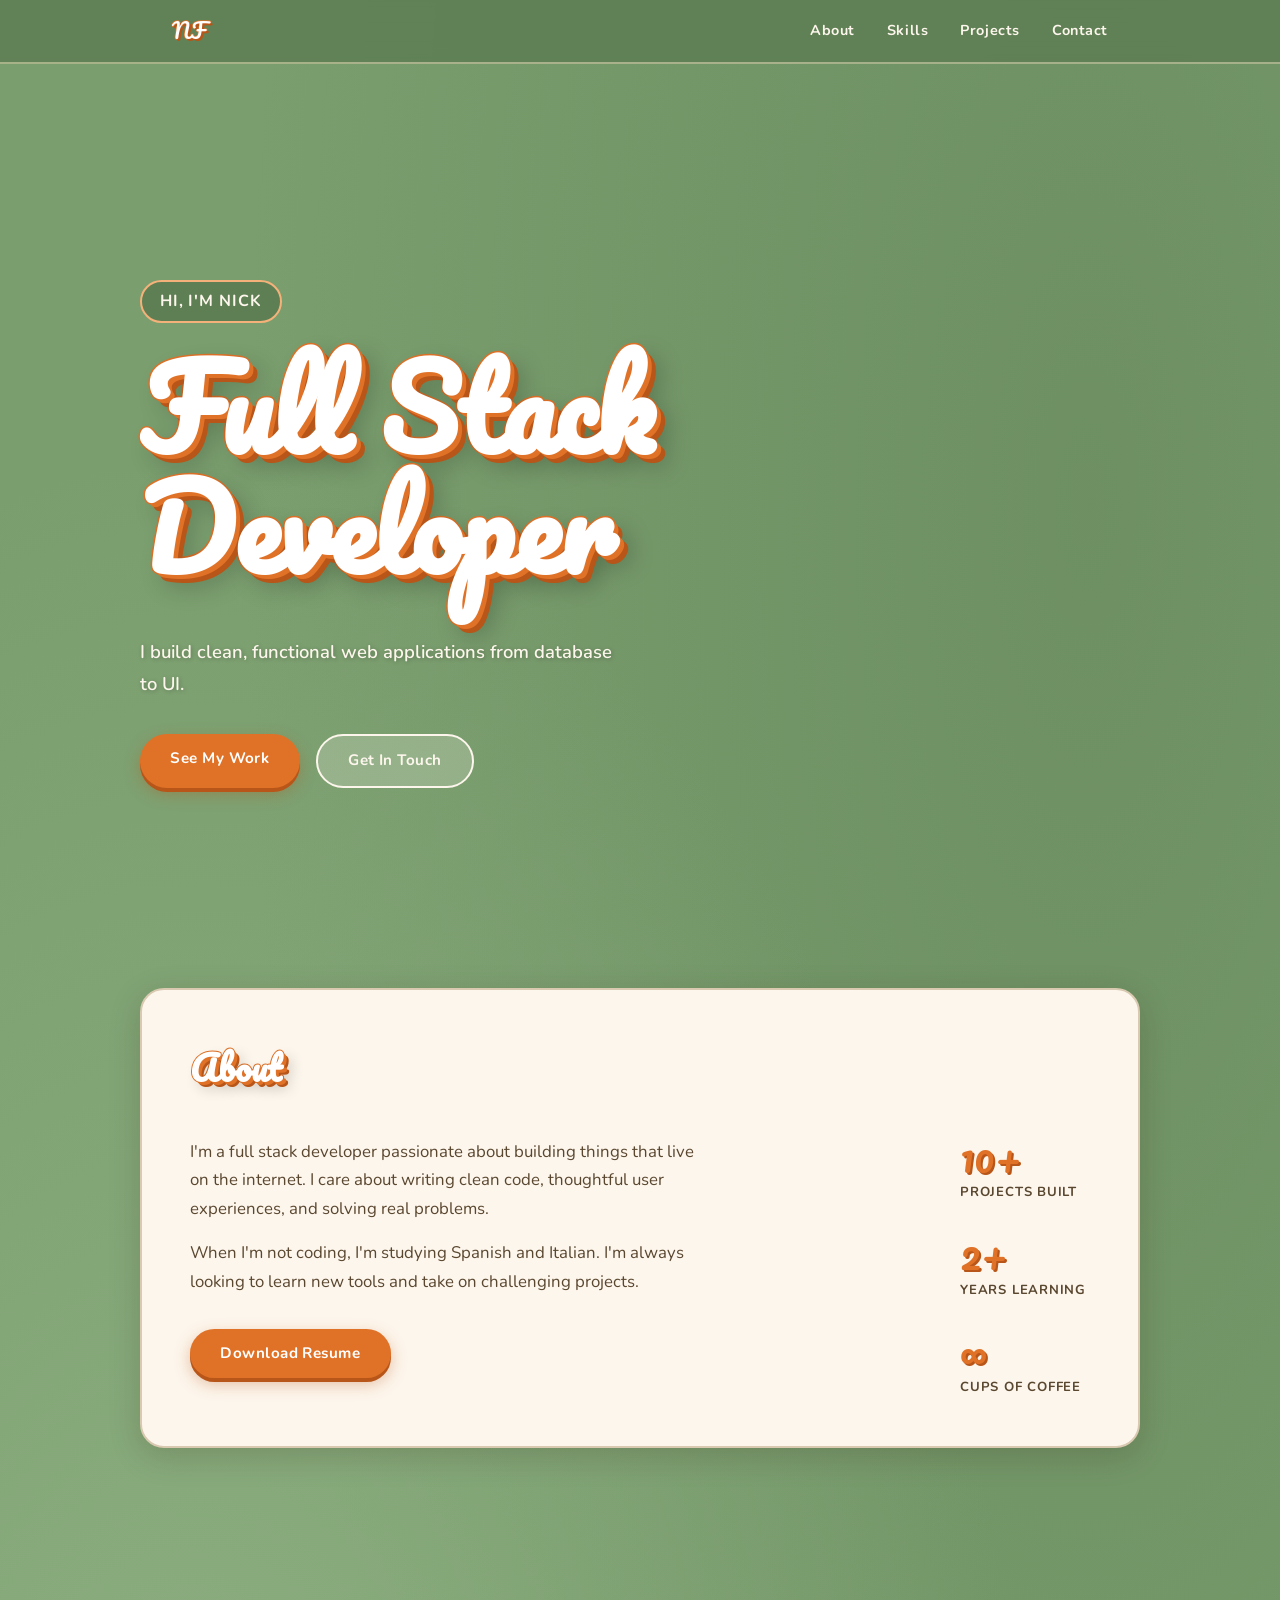
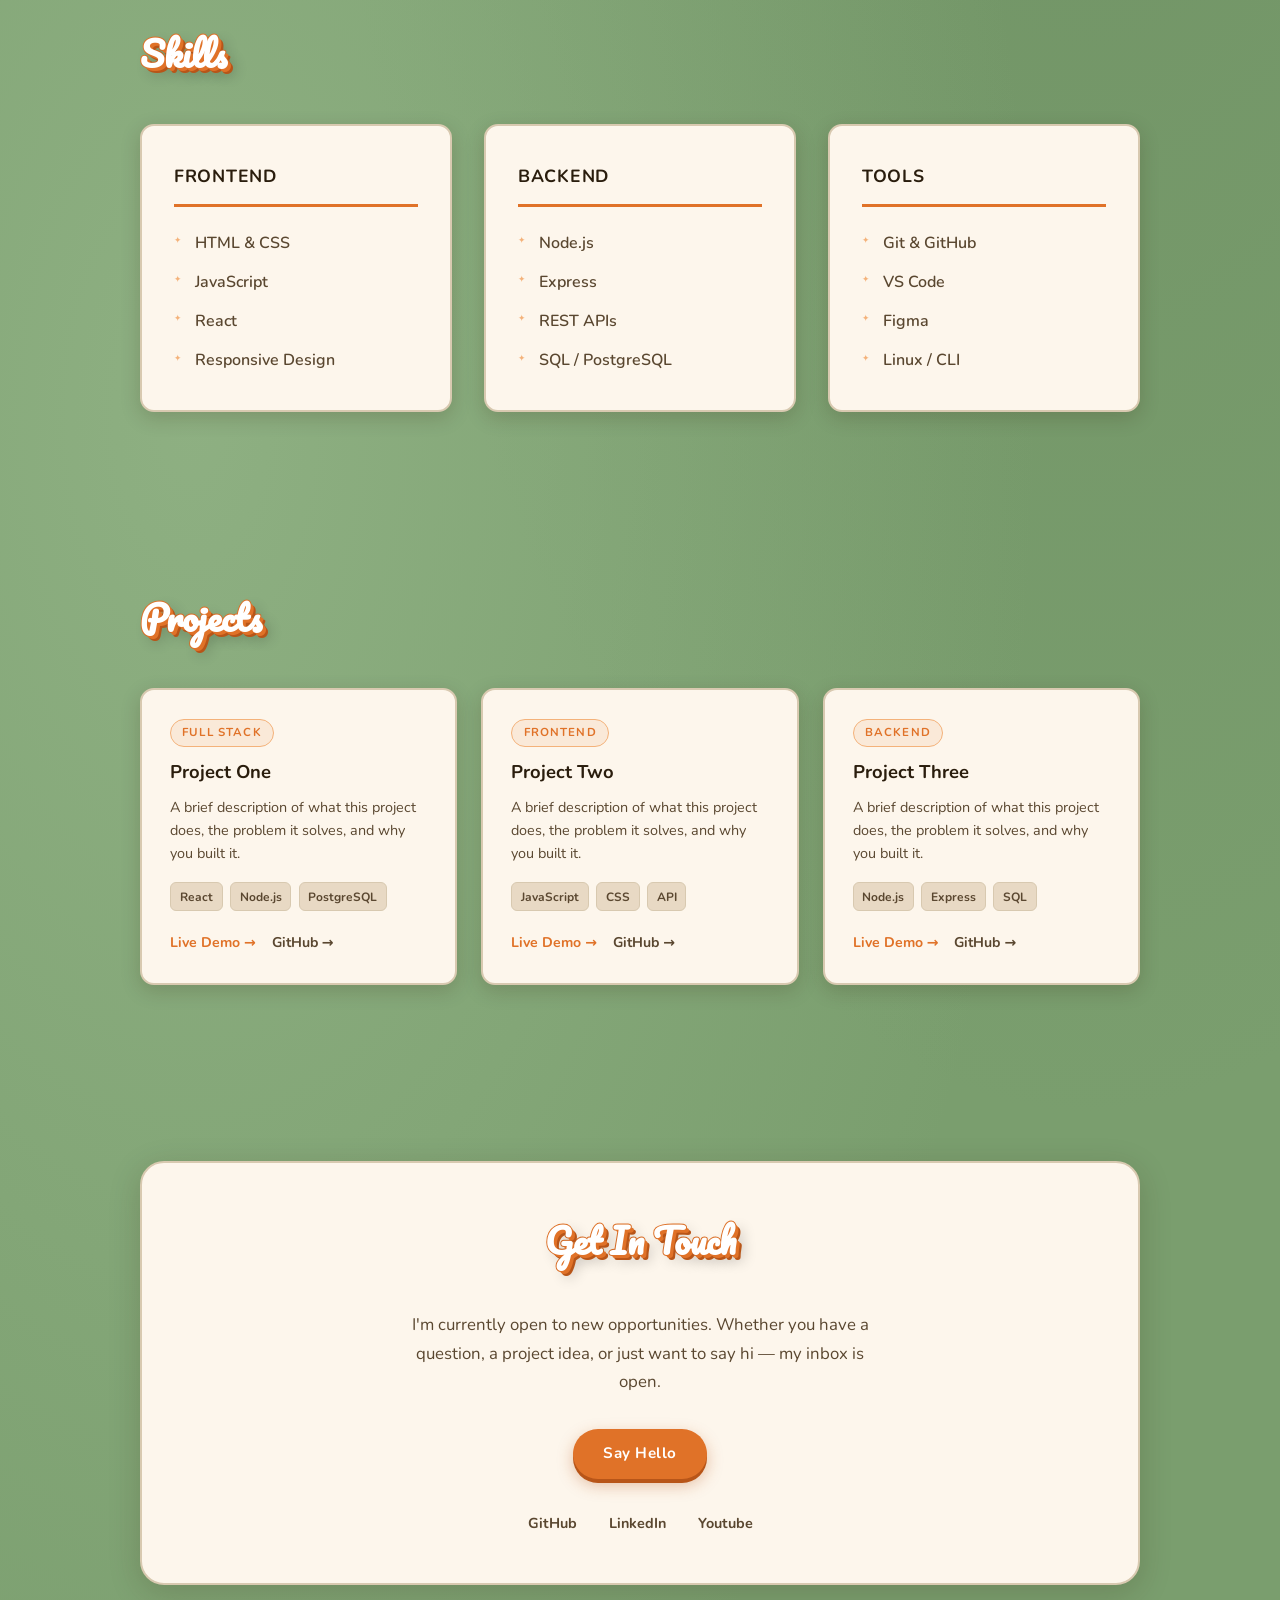
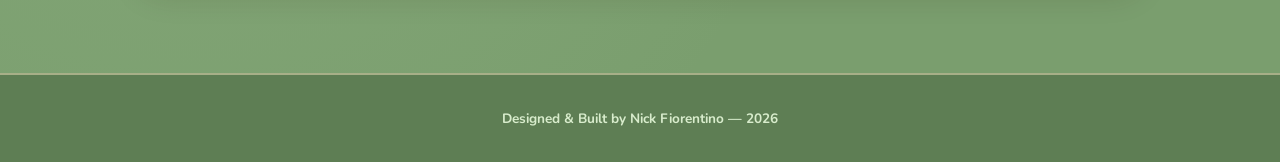
==== My Portfolio Website/index.html @ 71d3d0ab "my first commit" ====
<!DOCTYPE html>
<html lang="en">
<head>
  <meta charset="UTF-8" />
  <meta name="viewport" content="width=device-width, initial-scale=1.0" />
  <title>Nick Fiorentino — Full Stack Developer</title>
  <link rel="preconnect" href="https://fonts.googleapis.com" />
  <link rel="preconnect" href="https://fonts.gstatic.com" crossorigin />
  <link href="https://fonts.googleapis.com/css2?family=Pacifico&family=Nunito:wght@400;500;600;700&display=swap" rel="stylesheet" />
  <link rel="stylesheet" href="styles.css" />
</head>
<body>

  <!-- NAV -->
  <header class="nav-header">
    <nav class="nav-inner">
      <a href="#hero" class="nav-logo">NF</a>
      <input type="checkbox" id="nav-toggle" class="nav-checkbox" />
      <label for="nav-toggle" class="nav-toggle" aria-label="Toggle menu"></label>
      <ul class="nav-links">
        <li><a href="#about">About</a></li>
        <li><a href="#skills">Skills</a></li>
        <li><a href="#projects">Projects</a></li>
        <li><a href="#contact">Contact</a></li>
      </ul>
    </nav>
  </header>

  <!-- HERO -->
  <section id="hero" class="hero">
    <div class="hero-content">
      <span class="hero-eyebrow">Hi, I'm Nick</span>
      <h1 class="hero-title">Full Stack<br>Developer</h1>
      <p class="hero-sub">I build clean, functional web applications from database to UI.</p>
      <div class="hero-cta">
        <a href="#projects" class="btn btn-primary">See My Work</a>
        <a href="#contact" class="btn btn-secondary">Get In Touch</a>
      </div>
    </div>
  </section>

  <!-- ABOUT -->
  <section id="about" class="section">
    <div class="container">
      <div class="cream-panel">
      <h2 class="section-title">About</h2>
      <div class="about-grid">
        <div class="about-text">
          <p>
            I'm a full stack developer passionate about building things that live on the internet.
            I care about writing clean code, thoughtful user experiences, and solving real problems.
          </p>
          <p>
            When I'm not coding, I'm studying Spanish and Italian.
            I'm always looking to learn new tools and take on challenging projects.
          </p>
          <a href="resume.pdf" class="btn btn-primary" target="_blank">Download Resume</a>
        </div>
        <div class="about-facts">
          <div class="fact">
            <span class="fact-number">10+</span>
            <span class="fact-label">Projects Built</span>
          </div>
          <div class="fact">
            <span class="fact-number">2+</span>
            <span class="fact-label">Years Learning</span>
          </div>
          <div class="fact">
            <span class="fact-number">∞</span>
            <span class="fact-label">Cups of Coffee</span>
          </div>
        </div>
      </div>
      </div><!-- /cream-panel -->
    </div>
  </section>

  <!-- SKILLS -->
  <section id="skills" class="section section-alt">
    <div class="container">
      <h2 class="section-title">Skills</h2>
      <div class="skills-grid">
        <div class="skill-group">
          <h3 class="skill-group-title">Frontend</h3>
          <ul class="skill-list">
            <li>HTML &amp; CSS</li>
            <li>JavaScript</li>
            <li>React</li>
            <li>Responsive Design</li>
          </ul>
        </div>
        <div class="skill-group">
          <h3 class="skill-group-title">Backend</h3>
          <ul class="skill-list">
            <li>Node.js</li>
            <li>Express</li>
            <li>REST APIs</li>
            <li>SQL / PostgreSQL</li>
          </ul>
        </div>
        <div class="skill-group">
          <h3 class="skill-group-title">Tools</h3>
          <ul class="skill-list">
            <li>Git &amp; GitHub</li>
            <li>VS Code</li>
            <li>Figma</li>
            <li>Linux / CLI</li>
          </ul>
        </div>
      </div>
    </div>
  </section>

  <!-- PROJECTS -->
  <section id="projects" class="section">
    <div class="container">
      <h2 class="section-title">Projects</h2>
      <div class="projects-grid">

        <article class="project-card">
          <div class="project-info">
            <span class="project-tag">Full Stack</span>
            <h3 class="project-title">Project One</h3>
            <p class="project-desc">A brief description of what this project does, the problem it solves, and why you built it.</p>
            <div class="project-tech">
              <span>React</span><span>Node.js</span><span>PostgreSQL</span>
            </div>
            <div class="project-links">
              <a href="#" target="_blank" class="link-btn">Live Demo &rarr;</a>
              <a href="#" target="_blank" class="link-btn link-ghost">GitHub &rarr;</a>
            </div>
          </div>
        </article>

        <article class="project-card">
          <div class="project-info">
            <span class="project-tag">Frontend</span>
            <h3 class="project-title">Project Two</h3>
            <p class="project-desc">A brief description of what this project does, the problem it solves, and why you built it.</p>
            <div class="project-tech">
              <span>JavaScript</span><span>CSS</span><span>API</span>
            </div>
            <div class="project-links">
              <a href="#" target="_blank" class="link-btn">Live Demo &rarr;</a>
              <a href="#" target="_blank" class="link-btn link-ghost">GitHub &rarr;</a>
            </div>
          </div>
        </article>

        <article class="project-card">
          <div class="project-info">
            <span class="project-tag">Backend</span>
            <h3 class="project-title">Project Three</h3>
            <p class="project-desc">A brief description of what this project does, the problem it solves, and why you built it.</p>
            <div class="project-tech">
              <span>Node.js</span><span>Express</span><span>SQL</span>
            </div>
            <div class="project-links">
              <a href="#" target="_blank" class="link-btn">Live Demo &rarr;</a>
              <a href="#" target="_blank" class="link-btn link-ghost">GitHub &rarr;</a>
            </div>
          </div>
        </article>

      </div>
    </div>
  </section>

  <!-- CONTACT -->
  <section id="contact" class="section section-alt">
    <div class="container contact-container">
      <div class="cream-panel">
      <h2 class="section-title">Get In Touch</h2>
      <p class="contact-sub">I'm currently open to new opportunities. Whether you have a question, a project idea, or just want to say hi — my inbox is open.</p>
      <a href="mailto:nickfiorentino27@gmail.com" class="btn btn-primary">Say Hello</a>
      <div class="social-links">
        <a href="https://github.com/FiorentinoGames" target="_blank">GitHub</a>
        <a href="#" target="_blank">LinkedIn</a>
        <a href="#" target="_blank">Youtube</a>
      </div>
      </div><!-- /cream-panel -->
    </div>
  </section>

  <footer class="footer">
    <p>Designed &amp; Built by Nick Fiorentino &mdash; 2026</p>
  </footer>

</body>
</html>
---- My Portfolio Website/styles.css ----
/* ── Reset & Base ── */
*, *::before, *::after { box-sizing: border-box; margin: 0; padding: 0; }

:root {
  /* Sage palette */
  --sage:        #7a9e6e;
  --sage-dark:   #5e7e54;
  --sage-light:  #9fbe92;
  --sage-pale:   #c8dcbf;

  /* Cream — cards & body backgrounds */
  --cream:       #f5eedf;
  --cream-warm:  #fdf6ec;
  --cream-deep:  #e8d9c4;

  /* Text */
  --text:        #2a1d0d;
  --text-muted:  #5a4730;
  --text-light:  #fffaf3;

  /* Orange accent */
  --orange:      #e07228;
  --orange-dark: #b85518;
  --orange-pale: #f4b27a;

  /* Borders / shadows */
  --border:      rgba(255, 236, 200, 0.45);
  --border-card: #d8c9b0;
  --shadow-warm: rgba(42, 29, 13, 0.18);

  /* Misc */
  --radius:    14px;
  --radius-lg: 24px;
  --radius-pill: 999px;
  --font-display: 'Pacifico', cursive;
  --font-body:    'Nunito', system-ui, sans-serif;
  --max-w: 1000px;
}

html { scroll-behavior: smooth; }

body {
  font-family: var(--font-body);
  color: var(--text);
  background-color: var(--sage);
  /* Soft multi-tone sage depth */
  background-image:
    radial-gradient(ellipse at 15% 60%, rgba(158, 190, 146, 0.55) 0%, transparent 55%),
    radial-gradient(ellipse at 85% 15%, rgba(94, 126, 84,  0.45) 0%, transparent 55%),
    radial-gradient(ellipse at 50% 90%, rgba(122, 158, 110, 0.4) 0%, transparent 60%);
  line-height: 1.7;
}

a { color: inherit; text-decoration: none; }

/* ─────────────────────────────────────────
   DISPLAY TEXT — Groovy white + orange trim
───────────────────────────────────────── */
.display-text {
  font-family: var(--font-display);
  color: #ffffff;
  -webkit-text-stroke: 3px var(--orange);
  paint-order: stroke fill;
  text-shadow:
    4px  4px 0   var(--orange),
    7px  7px 0   var(--orange-dark),
    10px 10px 20px rgba(0, 0, 0, 0.25);
}

/* Softer version for section titles */
.section-title {
  font-family: var(--font-display);
  font-size: 2.2rem;
  color: #ffffff;
  -webkit-text-stroke: 2px var(--orange);
  paint-order: stroke fill;
  text-shadow:
    3px 3px 0   var(--orange),
    5px 5px 0   var(--orange-dark),
    7px 7px 14px rgba(0, 0, 0, 0.2);
  margin-bottom: 2.5rem;
}

/* ── Nav ── */
.nav-header {
  position: fixed;
  top: 0; left: 0; right: 0;
  background: rgba(94, 126, 84, 0.88);
  backdrop-filter: blur(10px);
  border-bottom: 2px solid var(--border);
  z-index: 100;
}

.nav-inner {
  max-width: var(--max-w);
  margin: 0 auto;
  padding: 0 2rem;
  height: 62px;
  display: flex;
  align-items: center;
  justify-content: space-between;
}

.nav-logo {
  font-family: var(--font-display);
  font-size: 1.3rem;
  color: #fff;
  -webkit-text-stroke: 1.5px var(--orange);
  paint-order: stroke fill;
  text-shadow: 2px 2px 0 var(--orange-dark);
}

.nav-links {
  list-style: none;
  display: flex;
  gap: 2rem;
}

.nav-links a {
  font-family: var(--font-body);
  font-weight: 700;
  font-size: 0.9rem;
  color: var(--cream-warm);
  letter-spacing: 0.04em;
  transition: color 0.2s;
}

.nav-links a:hover { color: var(--orange-pale); }

.nav-checkbox { display: none; }

.nav-toggle {
  display: none;
  font-size: 1.4rem;
  cursor: pointer;
  color: var(--cream-warm);
  user-select: none;
}

.nav-toggle::before { content: '☰'; }
.nav-checkbox:checked + .nav-toggle::before { content: '✕'; }

/* ── Hero ── */
.hero {
  min-height: 100vh;
  display: flex;
  align-items: flex-end;
  padding: 80px 2rem 7rem;
}

.hero-content {
  max-width: var(--max-w);
  margin: 0 auto;
  width: 100%;
}

.hero-eyebrow {
  display: inline-block;
  font-family: var(--font-body);
  font-weight: 700;
  font-size: 1rem;
  color: var(--cream-warm);
  background: var(--sage-dark);
  border: 2px solid var(--orange-pale);
  border-radius: var(--radius-pill);
  padding: 0.35rem 1.1rem;
  margin-bottom: 1.5rem;
  letter-spacing: 0.06em;
  text-transform: uppercase;
}

.hero-title {
  font-family: var(--font-display);
  font-size: clamp(3.2rem, 9vw, 7rem);
  line-height: 1.08;
  color: #ffffff;
  -webkit-text-stroke: 3px var(--orange);
  paint-order: stroke fill;
  text-shadow:
    4px  4px  0   var(--orange),
    8px  8px  0   var(--orange-dark),
    12px 12px 24px rgba(0, 0, 0, 0.22);
  margin-bottom: 1.4rem;
}

.hero-sub {
  font-size: 1.15rem;
  font-weight: 600;
  color: var(--cream-warm);
  max-width: 480px;
  margin-top: 3rem;
  margin-bottom: 2.2rem;
  text-shadow: 1px 1px 4px rgba(0,0,0,0.25);
}

.hero-cta {
  display: flex;
  gap: 1rem;
  flex-wrap: wrap;
}

/* ── Buttons ── */
.btn {
  display: inline-block;
  padding: 0.75rem 1.9rem;
  border-radius: var(--radius-pill);
  font-family: var(--font-body);
  font-size: 0.95rem;
  font-weight: 700;
  letter-spacing: 0.03em;
  transition: all 0.2s;
  cursor: pointer;
}

.btn-primary {
  background: var(--orange);
  color: #fff;
  box-shadow: 0 4px 0 var(--orange-dark), 0 6px 16px rgba(180, 80, 20, 0.35);
}

.btn-primary:hover {
  background: var(--orange-dark);
  transform: translateY(2px);
  box-shadow: 0 2px 0 var(--orange-dark), 0 4px 10px rgba(180, 80, 20, 0.35);
}

.btn-secondary {
  background: rgba(255, 250, 243, 0.2);
  border: 2px solid var(--cream-warm);
  color: var(--cream-warm);
}

.btn-secondary:hover {
  background: rgba(255, 250, 243, 0.35);
}

/* ── Section shell ── */
.section { padding: 5.5rem 2rem; }

/* "alt" sections sit on a warm cream card — gives that cozy interior feel */
.section-alt { background: transparent; }

.container {
  max-width: var(--max-w);
  margin: 0 auto;
}

/* Cream panels for About, Skills, Contact */
.cream-panel {
  background: var(--cream-warm);
  border: 2px solid var(--border-card);
  border-radius: var(--radius-lg);
  padding: 3rem;
  box-shadow: 0 8px 32px var(--shadow-warm);
}

/* ── About ── */
#about .container { /* wrap in cream panel via HTML */ }

.about-grid {
  display: grid;
  grid-template-columns: 1fr auto;
  gap: 3.5rem;
  align-items: start;
}

.about-text p {
  color: var(--text-muted);
  margin-bottom: 1rem;
  max-width: 520px;
  font-size: 1.05rem;
}

.about-text .btn { margin-top: 1rem; }

.about-facts {
  display: flex;
  flex-direction: column;
  gap: 2rem;
  min-width: 130px;
}

.fact { display: flex; flex-direction: column; }

.fact-number {
  font-family: var(--font-display);
  font-size: 2.4rem;
  line-height: 1;
  color: var(--orange);
  text-shadow: 2px 2px 0 var(--orange-dark);
}

.fact-label {
  font-size: 0.82rem;
  font-weight: 700;
  color: var(--text-muted);
  text-transform: uppercase;
  letter-spacing: 0.06em;
  margin-top: 0.3rem;
}

/* ── Skills ── */
.skills-grid {
  display: grid;
  grid-template-columns: repeat(3, 1fr);
  gap: 2rem;
}

.skill-group {
  background: var(--cream-warm);
  border: 2px solid var(--border-card);
  border-radius: var(--radius);
  padding: 2.25rem 2rem;
  box-shadow: 0 6px 20px var(--shadow-warm);
}

.skill-group-title {
  font-family: var(--font-body);
  font-size: 1.1rem;
  font-weight: 700;
  color: var(--text);
  margin-bottom: 1.4rem;
  padding-bottom: 0.75rem;
  border-bottom: 3px solid var(--orange);
  letter-spacing: 0.04em;
  text-transform: uppercase;
}

.skill-list {
  list-style: none;
  display: flex;
  flex-direction: column;
  gap: 0.75rem;
}

.skill-list li {
  font-size: 1rem;
  font-weight: 600;
  color: var(--text-muted);
  padding-left: 1.3rem;
  position: relative;
}

.skill-list li::before {
  content: '✦';
  position: absolute;
  left: 0;
  font-size: 0.55rem;
  color: var(--orange-pale);
  top: 0.4em;
}

/* ── Projects ── */
.projects-grid {
  display: grid;
  grid-template-columns: repeat(auto-fill, minmax(280px, 1fr));
  gap: 1.5rem;
}

.project-card {
  background: var(--cream-warm);
  border: 2px solid var(--border-card);
  border-radius: var(--radius);
  padding: 1.75rem;
  box-shadow: 0 6px 20px var(--shadow-warm);
  transition: transform 0.2s, box-shadow 0.2s;
}

.project-card:hover {
  transform: translateY(-4px);
  box-shadow: 0 12px 32px var(--shadow-warm);
}

.project-tag {
  display: inline-block;
  font-size: 0.72rem;
  font-weight: 700;
  text-transform: uppercase;
  letter-spacing: 0.1em;
  color: var(--orange);
  background: rgba(224, 114, 40, 0.1);
  border: 1.5px solid var(--orange-pale);
  border-radius: var(--radius-pill);
  padding: 0.2rem 0.7rem;
  margin-bottom: 0.6rem;
}

.project-title {
  font-family: var(--font-body);
  font-size: 1.15rem;
  font-weight: 700;
  color: var(--text);
  margin-bottom: 0.5rem;
}

.project-desc {
  font-size: 0.9rem;
  color: var(--text-muted);
  margin-bottom: 1.1rem;
  line-height: 1.6;
}

.project-tech {
  display: flex;
  flex-wrap: wrap;
  gap: 0.45rem;
  margin-bottom: 1.25rem;
}

.project-tech span {
  font-size: 0.75rem;
  font-weight: 700;
  background: var(--cream-deep);
  border: 1px solid var(--border-card);
  border-radius: 6px;
  padding: 0.2rem 0.55rem;
  color: var(--text-muted);
}

.project-links { display: flex; gap: 1rem; }

.link-btn {
  font-size: 0.88rem;
  font-weight: 700;
  color: var(--orange);
  transition: opacity 0.2s;
}
.link-btn:hover { opacity: 0.7; }
.link-ghost { color: var(--text-muted); }

/* ── Contact ── */
.contact-container { text-align: center; }

.contact-sub {
  color: var(--text-muted);
  max-width: 480px;
  margin: 0 auto 2rem;
  font-size: 1.05rem;
}

.social-links {
  display: flex;
  justify-content: center;
  gap: 2rem;
  margin-top: 2rem;
}

.social-links a {
  font-weight: 700;
  font-size: 0.9rem;
  color: var(--text-muted);
  transition: color 0.2s;
}
.social-links a:hover { color: var(--orange); }

/* ── Footer ── */
.footer {
  text-align: center;
  padding: 2rem;
  font-size: 0.85rem;
  font-weight: 700;
  color: var(--cream-pale, #d8eccc);
  background: var(--sage-dark);
  border-top: 2px solid var(--border);
}

/* ── Responsive ── */
@media (max-width: 768px) {
  .nav-toggle { display: block; }

  .nav-links {
    display: none;
    flex-direction: column;
    gap: 0;
    position: absolute;
    top: 62px; left: 0; right: 0;
    background: var(--sage-dark);
    border-bottom: 2px solid var(--border);
    padding: 1rem 2rem;
  }

  .nav-checkbox:checked ~ .nav-links { display: flex; }
  .nav-links li { padding: 0.6rem 0; }

  .about-grid { grid-template-columns: 1fr; gap: 2rem; }
  .about-facts { flex-direction: row; gap: 2rem; }

  .skills-grid { grid-template-columns: 1fr 1fr; }

  .cream-panel { padding: 2rem 1.5rem; }
}

@media (max-width: 480px) {
  .skills-grid { grid-template-columns: 1fr; }
  .hero-title  { font-size: 3rem; }
}
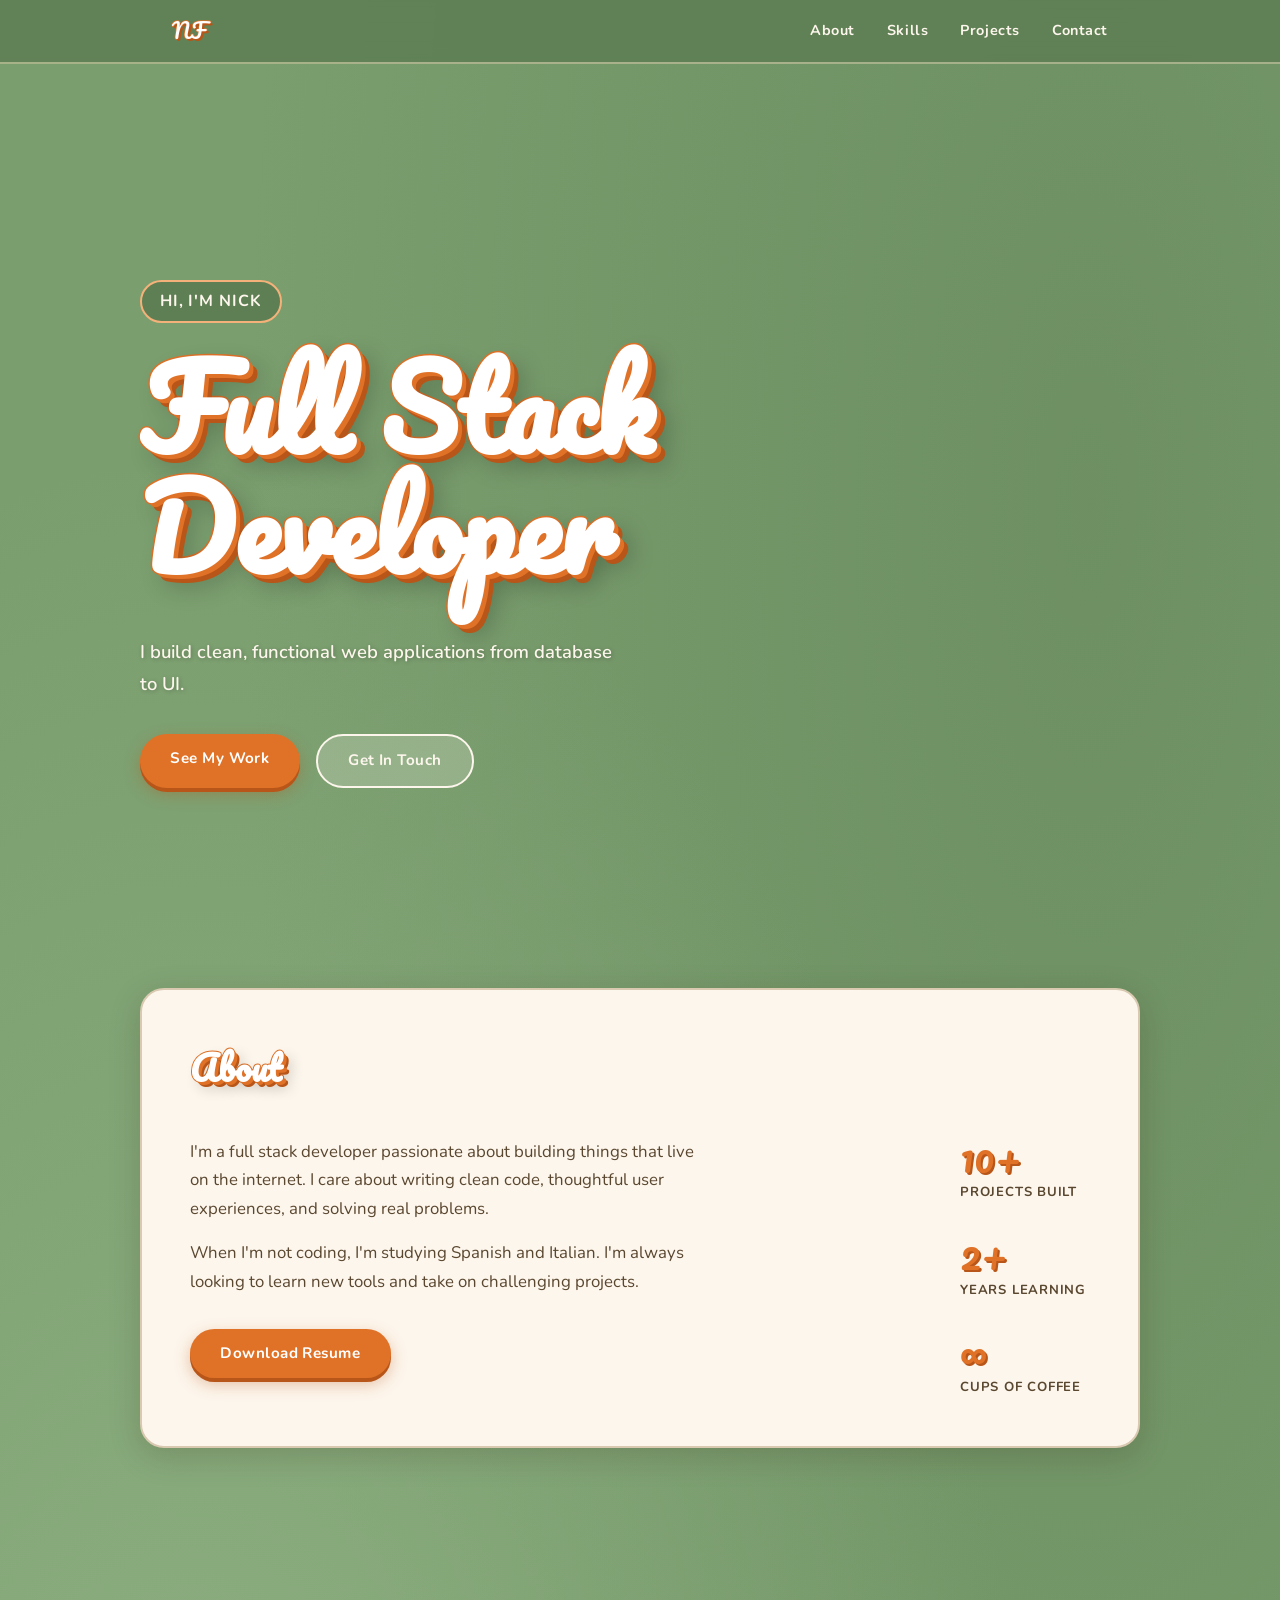
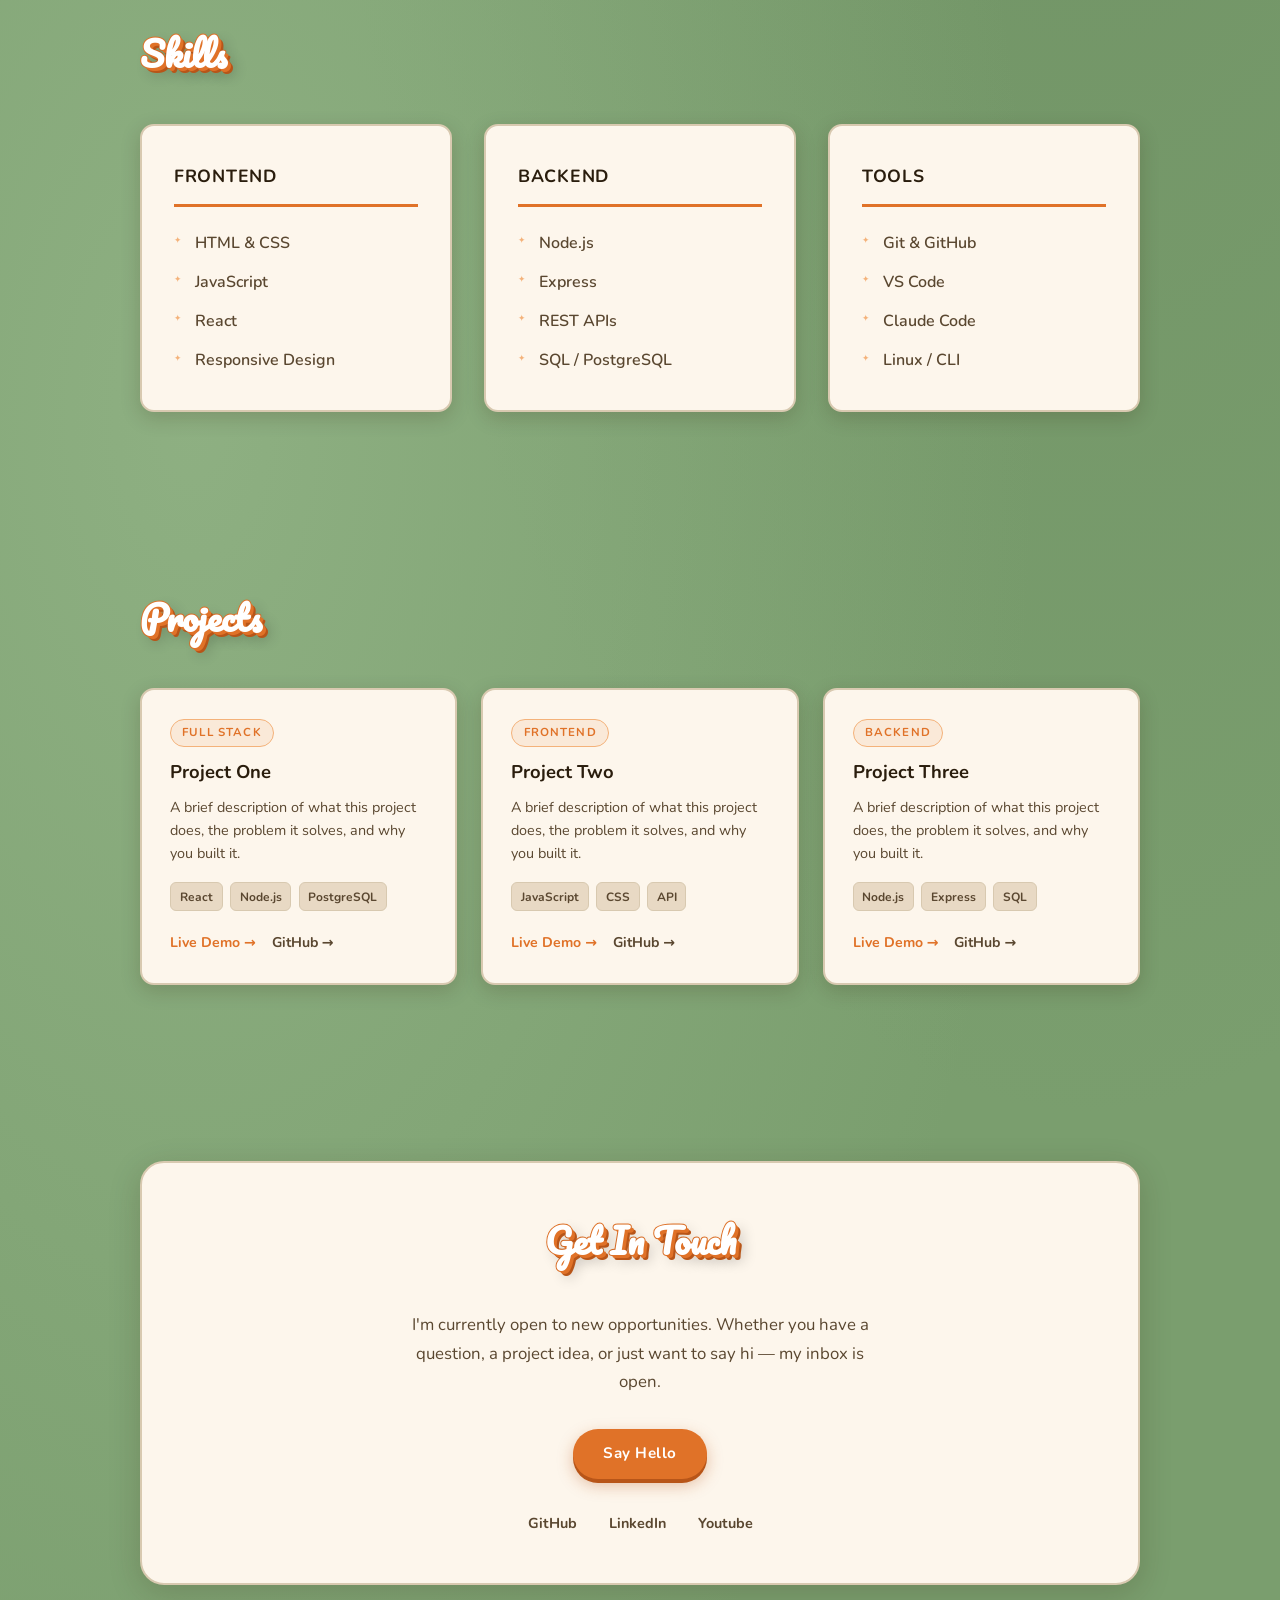
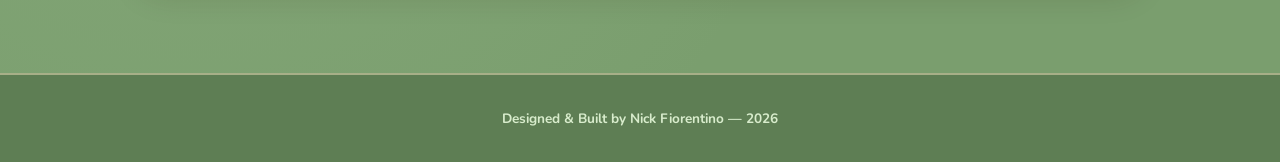
==== commit e99087d4: "removed figma" ====
--- a/My Portfolio Website/index.html
+++ b/My Portfolio Website/index.html
@@ -54,7 +54,7 @@
             When I'm not coding, I'm studying Spanish and Italian.
             I'm always looking to learn new tools and take on challenging projects.
           </p>
-          <a href="resume.pdf" class="btn btn-primary" target="_blank">Download Resume</a>
+          <a href="Resume Nick Fiorentino.pdf" class="btn btn-primary" target="_blank">Download Resume</a>
         </div>
         <div class="about-facts">
           <div class="fact">
@@ -103,7 +103,7 @@
           <ul class="skill-list">
             <li>Git &amp; GitHub</li>
             <li>VS Code</li>
-            <li>Figma</li>
+            <li>Claude Code</li>
             <li>Linux / CLI</li>
           </ul>
         </div>
@@ -174,9 +174,9 @@
       <p class="contact-sub">I'm currently open to new opportunities. Whether you have a question, a project idea, or just want to say hi — my inbox is open.</p>
       <a href="mailto:nickfiorentino27@gmail.com" class="btn btn-primary">Say Hello</a>
       <div class="social-links">
-        <a href="https://github.com/FiorentinoGames" target="_blank">GitHub</a>
-        <a href="#" target="_blank">LinkedIn</a>
-        <a href="#" target="_blank">Youtube</a>
+        <a href="https://github.com/nick-fiorentino" target="_blank">GitHub</a>
+        <a href="https://www.linkedin.com/in/fiorentinonick/" target="_blank">LinkedIn</a>
+        <a href="https://www.youtube.com/@NickEffDev" target="_blank">Youtube</a>
       </div>
       </div><!-- /cream-panel -->
     </div>
